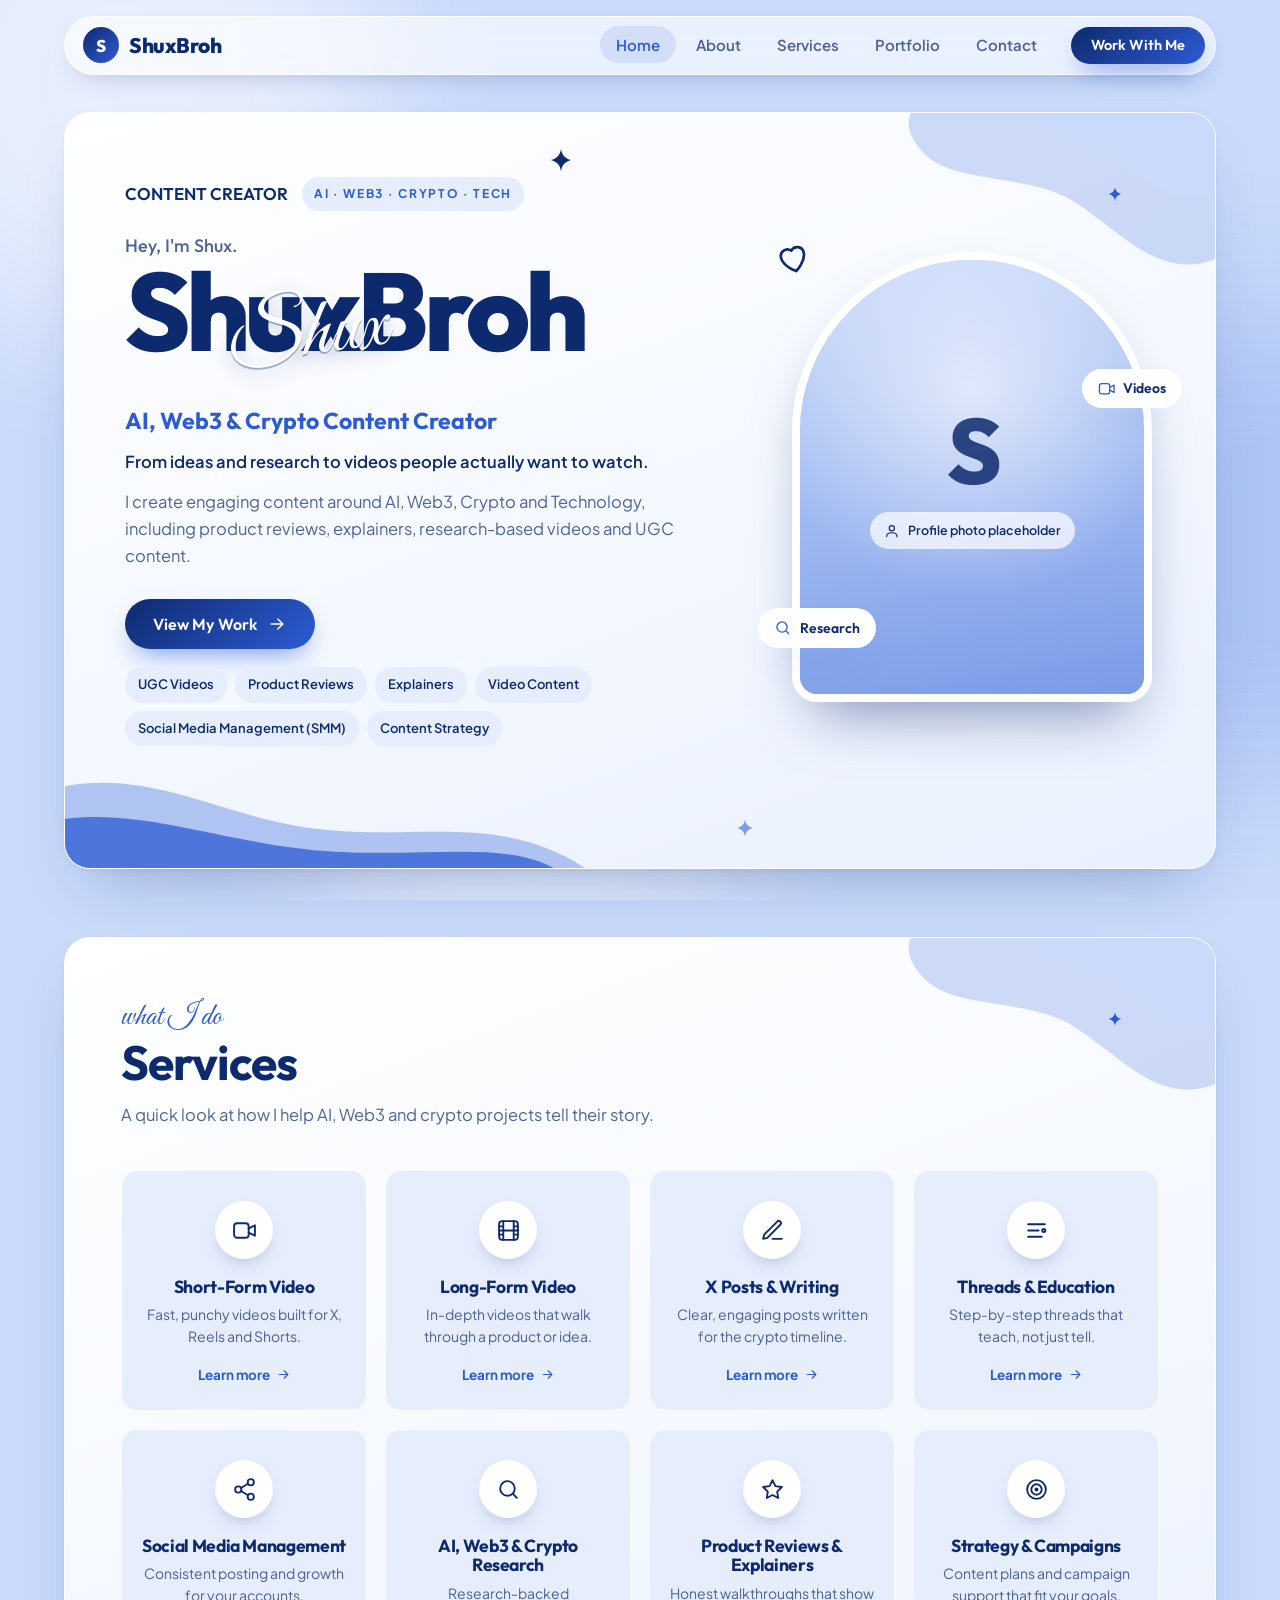
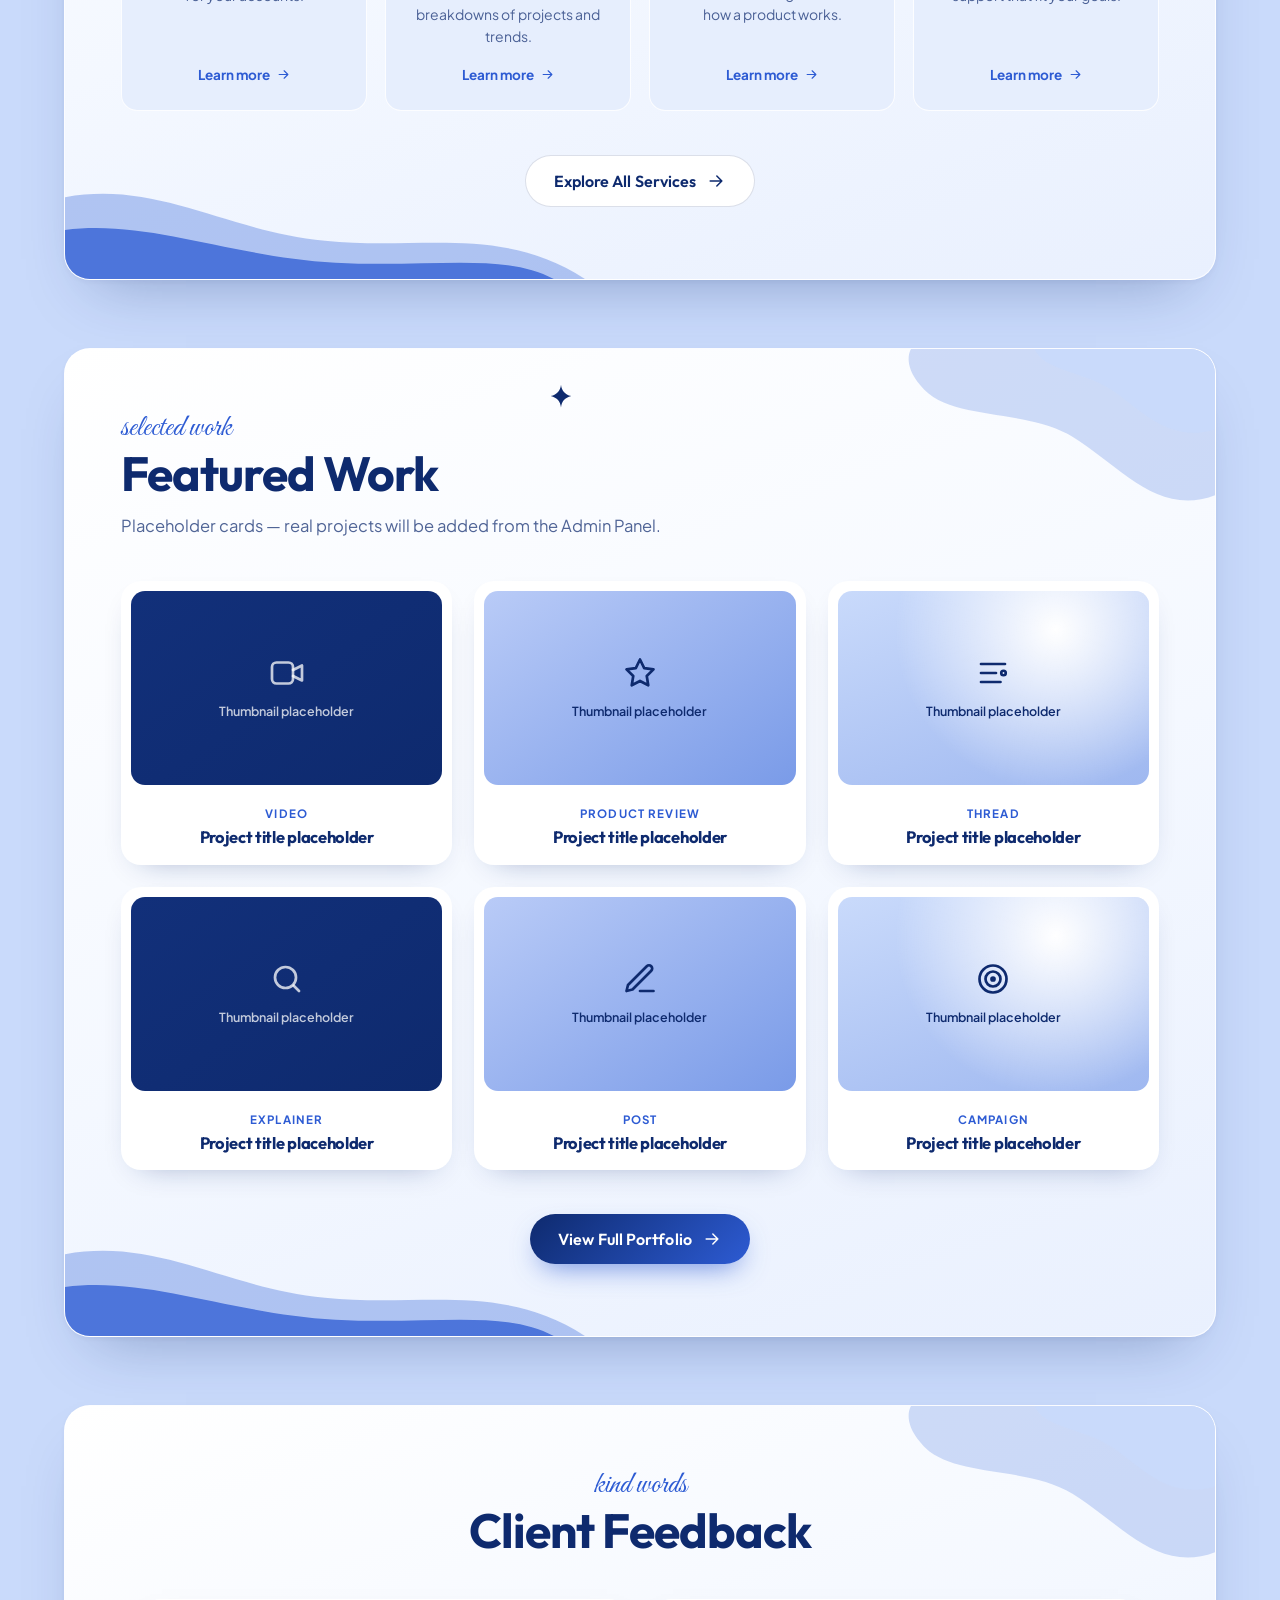
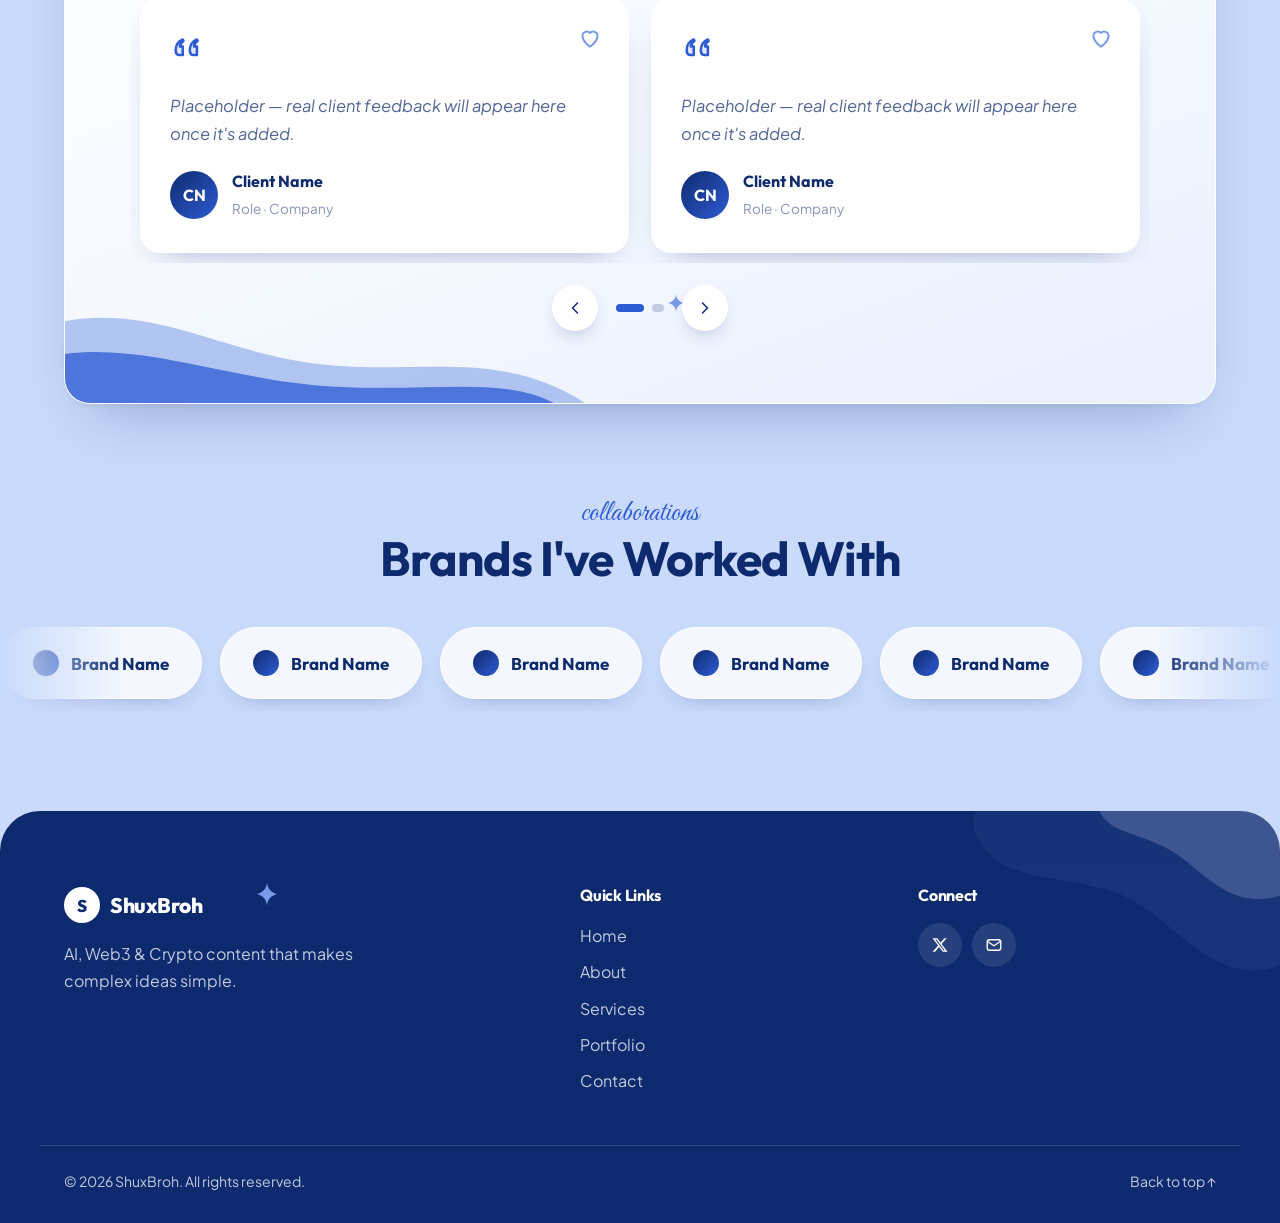
==== index.html @ 1493f557 "ShuxBroh portfolio site" ====
<!DOCTYPE html>
<html lang="en">
<head>
<meta charset="UTF-8">
<meta name="viewport" content="width=device-width, initial-scale=1.0">
<title>Shux Broh (ShuxBroh) — AI, Web3 &amp; Crypto Content Creator</title>
<link rel="icon" href="data:,">
<meta name="description" content="Shux (ShuxBroh) — AI, Web3, Crypto and Tech content creator: product reviews, explainers, research, videos and social media content.">
<link rel="canonical" href="https://shuraim881.github.io/">
<meta name="theme-color" content="#C9DAFB">
<link rel="preconnect" href="https://fonts.googleapis.com">
<link rel="preconnect" href="https://fonts.gstatic.com" crossorigin>
<link href="https://fonts.googleapis.com/css2?family=Great+Vibes&family=Outfit:wght@500;600;700;800&family=Plus+Jakarta+Sans:wght@400;500;600;700;800&display=swap" rel="stylesheet">
<link rel="stylesheet" href="assets/css/style.css">
</head>
<body id="top">
<div class="bg-glow" aria-hidden="true"><span></span><span></span><span></span></div>
<header class="site-header" id="site-header"></header>
<main>
  <section class="hero" id="hero" aria-label="Introduction"></section>
  <section class="section" id="services" aria-label="Services"></section>
  <section class="section" id="work" aria-label="Featured work"></section>
  <section class="section" id="testimonials" aria-label="Testimonials"></section>
  <section class="section brands" id="brands" aria-label="Collaborations"></section>
</main>
<footer class="site-footer" id="site-footer"></footer>
<script src="assets/js/content.js"></script>
<script src="assets/js/config.js"></script>
<script src="assets/js/supa.js"></script>
<script src="assets/js/main.js"></script>
</body>
</html>
---- assets/css/style.css ----
/* =====================================================================
   SHUXBROH DESIGN SYSTEM — "Soft Blue Portfolio"
   Keep using these tokens on every page.
   ---------------------------------------------------------------------
   Five-color palette:
     1. Navy        #0E2A6E  headings, primary text, dark accents
     2. Royal Blue  #2D5BD3  buttons, links, highlights
     3. Periwinkle  #7A9BE8  waves, secondary accents
     4. Sky         #C9DAFB  page background, soft fills
     5. Cloud       #F4F8FF  panels / cards
   Fonts: Outfit (bold headings) · Plus Jakarta Sans (body) · Great Vibes (script accent)
   Motion: soft fade + slide reveals, gentle hover lifts, slow drifting blobs
   ===================================================================== */

:root {
  --navy: #0E2A6E;
  --royal: #2D5BD3;
  --peri: #7A9BE8;
  --sky: #C9DAFB;
  --cloud: #F4F8FF;

  --text: var(--navy);
  --muted: rgba(14, 42, 110, .72);
  --faint: rgba(14, 42, 110, .5);
  --line: rgba(14, 42, 110, .1);
  --tile: #E6EEFD;
  --white: #FFFFFF;
  --grad: linear-gradient(135deg, var(--navy) 0%, var(--royal) 100%);
  --grad-text: linear-gradient(100deg, var(--royal) 0%, #4F7DF0 60%, var(--peri) 100%);

  --font-head: "Outfit", "Plus Jakarta Sans", system-ui, sans-serif;
  --font-body: "Plus Jakarta Sans", system-ui, -apple-system, "Segoe UI", sans-serif;
  --font-script: "Great Vibes", "Brush Script MT", cursive;

  --radius: 26px;
  --radius-sm: 16px;
  --shadow-panel: 0 30px 60px -30px rgba(14, 42, 110, .35), 0 2px 6px rgba(14, 42, 110, .05);
  --shadow-card: 0 18px 40px -18px rgba(14, 42, 110, .35);
  --ease: cubic-bezier(.22, .8, .24, 1);
  --container: 1200px;

  /* wave shapes (periwinkle/royal) used on panel corners */
  --wave-bl: url("data:image/svg+xml,%3Csvg xmlns='http://www.w3.org/2000/svg' viewBox='0 0 500 220' preserveAspectRatio='none'%3E%3Cpath d='M0 70C90 40 150 130 250 150C340 168 420 120 500 220H0Z' fill='%237A9BE8' fill-opacity='.55'/%3E%3Cpath d='M0 130C80 110 160 180 260 190C350 200 420 170 470 220H0Z' fill='%232D5BD3' fill-opacity='.75'/%3E%3C/svg%3E");
  --wave-tr: url("data:image/svg+xml,%3Csvg xmlns='http://www.w3.org/2000/svg' viewBox='0 0 400 260' preserveAspectRatio='none'%3E%3Cpath d='M400 0V200C340 230 300 160 250 120C200 80 120 100 90 50C70 20 80 0 80 0Z' fill='%237A9BE8' fill-opacity='.35'/%3E%3Cpath d='M400 0V110C350 130 320 80 290 55C260 30 220 30 210 0Z' fill='%23C9DAFB'/%3E%3C/svg%3E");
}

*, *::before, *::after { box-sizing: border-box; }
html { scroll-behavior: smooth; -webkit-text-size-adjust: 100%; }
body {
  margin: 0;
  font-family: var(--font-body);
  font-size: 16px;
  line-height: 1.65;
  color: var(--text);
  background: var(--sky);
  overflow-x: hidden;
  -webkit-font-smoothing: antialiased;
}
img { max-width: 100%; display: block; }
a { color: inherit; text-decoration: none; }
h1, h2, h3, h4 { font-family: var(--font-head); line-height: 1.1; margin: 0; letter-spacing: -.02em; color: var(--navy); }
p { margin: 0; }
ul { margin: 0; padding: 0; list-style: none; }
button { font: inherit; color: inherit; background: none; border: 0; cursor: pointer; }
svg { width: 1.25em; height: 1.25em; flex-shrink: 0; }
:focus-visible { outline: 2.5px solid var(--royal); outline-offset: 3px; border-radius: 8px; }

.container { width: 100%; max-width: var(--container); margin: 0 auto; padding: 0 24px; }
.section { padding: 34px 0; position: relative; }

/* ---------- Soft drifting background blobs ---------- */
.bg-glow { position: fixed; inset: 0; z-index: -1; overflow: hidden; pointer-events: none; }
.bg-glow span { position: absolute; border-radius: 50%; filter: blur(70px); animation: drift 28s ease-in-out infinite alternate; }
.bg-glow span:nth-child(1) { width: 520px; height: 520px; background: #FFFFFF; opacity: .55; top: -180px; left: -140px; }
.bg-glow span:nth-child(2) { width: 460px; height: 460px; background: var(--peri); opacity: .35; top: 35%; right: -200px; animation-duration: 34s; }
.bg-glow span:nth-child(3) { width: 420px; height: 420px; background: #FFFFFF; opacity: .4; bottom: -160px; left: 25%; animation-duration: 40s; }
@keyframes drift { to { transform: translate(70px, 50px) scale(1.12); } }

/* ---------- Panels (the "slides" every section sits in) ---------- */
.panel {
  position: relative; isolation: isolate; overflow: hidden;
  background: linear-gradient(160deg, #FFFFFF 0%, var(--cloud) 55%, #E9F0FE 100%);
  border-radius: var(--radius);
  padding: 64px 56px 72px;
  box-shadow: var(--shadow-panel);
  border: 1px solid rgba(255, 255, 255, .8);
}
.panel::before, .panel::after {
  content: ""; position: absolute; z-index: -1; pointer-events: none;
  background-repeat: no-repeat; background-size: 100% 100%;
}
.panel::before { left: 0; bottom: 0; width: min(46%, 520px); height: 120px; background-image: var(--wave-bl); }
.panel::after { right: 0; top: 0; width: min(34%, 380px); height: 190px; background-image: var(--wave-tr); }

/* sparkles */
.spark { position: absolute; color: var(--navy); z-index: 0; pointer-events: none; animation: twinkle 4.5s ease-in-out infinite; }
.spark svg { width: 100%; height: 100%; }
.spark.s1 { width: 26px; height: 26px; top: 34px; left: 42%; }
.spark.s2 { width: 16px; height: 16px; top: 70px; right: 8%; color: var(--royal); animation-delay: -1.5s; }
.spark.s3 { width: 20px; height: 20px; bottom: 90px; right: 46%; color: var(--peri); animation-delay: -3s; }
/* keep the hero sparkle clear of the contact row */
.hero-panel .spark.s3 { bottom: 30px; right: 40%; }
@keyframes twinkle { 50% { transform: scale(.7) rotate(20deg); opacity: .6; } }

/* ---------- Typography helpers ---------- */
.script-eyebrow { display: block; font: 400 30px/1 var(--font-script); color: var(--royal); margin-bottom: 4px; }
.section-head { position: relative; z-index: 1; max-width: 720px; margin-bottom: 42px; }
.section-head.center { margin-left: auto; margin-right: auto; text-align: center; }
.section-head h2 { display: inline-flex; align-items: center; gap: 18px; font-size: clamp(32px, 4.4vw, 48px); font-weight: 700; }
.h-line { display: inline-block; width: 56px; height: 2.5px; border-radius: 2px; background: var(--navy); opacity: .8; }
.section-head.center .h-line { display: none; }
.h-line { display: none !important; } /* Shux asked to remove all dash lines next to headings */
.steps::before { display: none !important; } /* Shux asked to remove dash lines */
.label i { display: none !important; } /* Shux asked to remove dash lines next to labels (ABOUT ME, CONTENT CREATOR) */
.section-head p { color: var(--muted); font-size: 16.5px; margin-top: 12px; }
.section-foot { position: relative; z-index: 1; margin-top: 44px; text-align: center; }

/* ---------- Buttons ---------- */
.btn {
  display: inline-flex; align-items: center; justify-content: center; gap: 10px;
  padding: 15px 28px; border-radius: 999px;
  font: 600 16px/1 var(--font-head); letter-spacing: .005em;
  transition: transform .35s var(--ease), box-shadow .35s var(--ease), background .35s, color .35s;
}
.btn svg { transition: transform .35s var(--ease); }
.btn:hover svg { transform: translateX(4px); }
.btn-sm { padding: 11px 20px; font-size: 14.5px; }
.btn-primary { background: var(--grad); color: #fff; box-shadow: 0 12px 28px -10px rgba(45, 91, 211, .7); }
.btn-primary:hover { transform: translateY(-2px); box-shadow: 0 18px 36px -12px rgba(45, 91, 211, .85); }
.btn-ghost { background: var(--white); color: var(--navy); border: 1.5px solid rgba(14, 42, 110, .15); }
.btn-ghost:hover { transform: translateY(-2px); border-color: var(--royal); color: var(--royal); box-shadow: var(--shadow-card); }

/* ---------- Header ---------- */
.site-header { position: fixed; inset: 0 0 auto 0; z-index: 50; padding: 16px 0; transition: padding .4s var(--ease); }
.nav-wrap {
  display: flex; align-items: center; justify-content: space-between; gap: 20px;
  background: rgba(255, 255, 255, .62); backdrop-filter: blur(16px); -webkit-backdrop-filter: blur(16px);
  border: 1px solid rgba(255, 255, 255, .85); border-radius: 999px;
  padding: 10px 10px 10px 18px; box-shadow: 0 10px 30px -18px rgba(14, 42, 110, .45);
  max-width: calc(var(--container) - 48px);
  transition: background .4s, box-shadow .4s;
}
.site-header.scrolled { padding: 10px 0; }
.site-header.scrolled .nav-wrap { background: rgba(255, 255, 255, .85); box-shadow: 0 14px 34px -16px rgba(14, 42, 110, .5); }
.logo { display: inline-flex; align-items: center; gap: 10px; font: 800 21px/1 var(--font-head); letter-spacing: -.02em; color: var(--navy); }
.logo-mark { width: 36px; height: 36px; border-radius: 50%; display: grid; place-items: center; background: var(--grad); color: #fff; font-size: 17px; }
.nav { display: flex; align-items: center; gap: 18px; }
.nav ul { display: flex; gap: 4px; }
.nav ul a { padding: 9px 16px; border-radius: 999px; font-size: 15px; font-weight: 600; color: var(--muted); transition: color .3s, background .3s; }
.nav ul a:hover { color: var(--navy); background: rgba(45, 91, 211, .08); }
.nav ul a.active { color: var(--royal); background: rgba(45, 91, 211, .12); }
.nav-toggle { display: none; width: 44px; height: 44px; border-radius: 50%; background: var(--navy); color: #fff; place-items: center; }
.nav-toggle svg { width: 21px; height: 21px; }

/* ---------- Hero ---------- */
.hero { padding: 112px 0 34px; }
.hero-panel { padding: 64px 60px 92px; }
.hero-grid { position: relative; z-index: 1; display: grid; grid-template-columns: 1.25fr .75fr; gap: 56px; align-items: center; }
.hero-top { display: flex; align-items: center; flex-wrap: wrap; gap: 14px; margin-bottom: 26px; }
.label { display: inline-flex; align-items: center; gap: 12px; font: 600 17px/1.1 var(--font-head); color: var(--navy); }
.label i { width: 44px; height: 2px; background: var(--navy); opacity: .7; }
.eyebrow-pill { font-size: 12px; font-weight: 700; letter-spacing: .14em; text-transform: uppercase; color: var(--royal); background: var(--tile); padding: 7px 12px; border-radius: 999px; }
.greet { font: 500 18px/1 var(--font-head); color: var(--muted); margin-bottom: 4px; }

.wordmark { position: relative; display: inline-block; margin: 0 0 18px; padding-bottom: 10px; }
.wm-bold { display: block; font: 800 clamp(58px, 8.6vw, 124px)/.95 var(--font-head); letter-spacing: -.045em; color: var(--navy); }
.wm-script {
  position: absolute; left: 22%; bottom: -4px; transform: rotate(-7deg);
  font: 400 clamp(46px, 6.4vw, 92px)/1 var(--font-script); color: #fff; letter-spacing: 0;
  text-shadow: 0 2px 0 rgba(14, 42, 110, .35), 0 6px 18px rgba(14, 42, 110, .35);
  white-space: nowrap;
}
.hero-title { font: 700 clamp(19px, 2vw, 23px)/1.35 var(--font-head); color: var(--royal); margin: 14px 0 12px; }
.hero-intro { color: var(--muted); font-size: 16.5px; max-width: 560px; margin-bottom: 30px; }
.hero-intro p + p { margin-top: 12px; }
.hero-intro p:first-child { color: var(--navy); font-weight: 600; }
.hero-actions { display: flex; flex-wrap: wrap; align-items: center; gap: 18px; margin-bottom: 30px; }
.hero-tags { display: flex; flex-wrap: wrap; gap: 8px; }
.hero-tags li { font-size: 13px; font-weight: 600; color: var(--navy); padding: 7px 13px; border-radius: 999px; background: var(--tile); }

/* contact row with dividers (like the reference) */
.contact-row { display: flex; flex-wrap: wrap; align-items: center; row-gap: 12px; }
.contact-row li { display: flex; align-items: center; }
.contact-row li + li::before { content: ""; width: 1.5px; height: 24px; background: rgba(14, 42, 110, .35); margin: 0 18px; }
.contact-row a, .contact-list a { display: inline-flex; align-items: center; gap: 10px; font-size: 14.5px; font-weight: 600; color: var(--navy); transition: color .3s; }
.contact-row a:hover, .contact-list a:hover { color: var(--royal); }
.ci { width: 34px; height: 34px; border-radius: 50%; display: grid; place-items: center; background: var(--navy); color: #fff; transition: background .3s, transform .35s var(--ease); }
.ci svg { width: 16px; height: 16px; }
a:hover .ci { background: var(--royal); transform: translateY(-2px); }

.hero-media { position: relative; justify-self: center; width: 100%; max-width: 360px; }
.arch {
  position: relative; aspect-ratio: 4 / 5; overflow: hidden;
  border-radius: 200px 200px 28px 28px;
  background: linear-gradient(170deg, var(--sky), var(--peri));
  border: 8px solid #fff; box-shadow: 0 30px 60px -24px rgba(14, 42, 110, .55);
}
.arch img { width: 100%; height: 100%; object-fit: cover; }
.photo-placeholder {
  width: 100%; height: 100%; display: flex; flex-direction: column; align-items: center; justify-content: center; gap: 16px;
  background: radial-gradient(circle at 50% 30%, rgba(255,255,255,.6), transparent 60%), linear-gradient(170deg, var(--sky), var(--peri));
}
.ph-initials { font: 800 92px/1 var(--font-head); color: var(--navy); opacity: .85; letter-spacing: -.04em; }
.ph-label { display: inline-flex; align-items: center; gap: 8px; font-size: 12.5px; font-weight: 600; color: var(--navy); background: rgba(255,255,255,.7); padding: 8px 14px; border-radius: 999px; }
.doodle-heart { position: absolute; z-index: 2; top: -14px; left: -18px; color: var(--navy); transform: rotate(-14deg); animation: float 6s ease-in-out infinite; }
.doodle-heart svg { width: 40px; height: 40px; stroke-width: 1.6; }
.float-chip {
  position: absolute; z-index: 2; display: inline-flex; align-items: center; gap: 8px;
  padding: 11px 16px; border-radius: 999px; font: 600 14px/1 var(--font-head); color: var(--navy);
  background: #fff; box-shadow: var(--shadow-card); animation: float 6s ease-in-out infinite;
}
.float-chip svg { color: var(--royal); }
.chip-a { top: 26%; right: -30px; }
.chip-b { bottom: 12%; left: -34px; animation-delay: -3s; }
@keyframes float { 50% { transform: translateY(-10px); } }

/* ---------- Services ---------- */
.services-grid { position: relative; z-index: 1; display: grid; grid-template-columns: repeat(4, 1fr); gap: 18px; }
.service-card {
  display: flex; flex-direction: column; align-items: center; text-align: center;
  padding: 30px 20px 24px; border-radius: var(--radius-sm);
  background: var(--tile); border: 1px solid rgba(255,255,255,.9);
  transition: transform .5s var(--ease), background .4s, box-shadow .5s var(--ease);
}
.service-card:hover { transform: translateY(-6px); background: #fff; box-shadow: var(--shadow-card); }
.svc-icon {
  width: 58px; height: 58px; border-radius: 50%; display: grid; place-items: center; margin-bottom: 18px;
  background: #fff; color: var(--navy); box-shadow: 0 8px 20px -10px rgba(14,42,110,.4);
  transition: transform .5s var(--ease), background .4s, color .4s;
}
.svc-icon svg { width: 25px; height: 25px; }
.service-card:hover .svc-icon { background: var(--navy); color: #fff; transform: scale(1.06) rotate(-5deg); }
.service-card h3 { font-size: 17.5px; font-weight: 700; margin-bottom: 8px; }
.service-card p { color: var(--muted); font-size: 14px; line-height: 1.55; margin-bottom: 16px; }
.svc-more { margin-top: auto; display: inline-flex; align-items: center; gap: 6px; font-size: 13.5px; font-weight: 700; color: var(--royal); }
.svc-more svg { width: 15px; height: 15px; transition: transform .35s var(--ease); }
.service-card:hover .svc-more svg { transform: translateX(4px); }

/* ---------- Featured work ---------- */
.work-grid { position: relative; z-index: 1; display: grid; grid-template-columns: repeat(3, 1fr); gap: 22px; }
.work-card {
  display: block; border-radius: 20px; overflow: hidden; background: #fff; padding: 10px;
  box-shadow: 0 12px 30px -20px rgba(14,42,110,.45);
  transition: transform .5s var(--ease), box-shadow .5s var(--ease);
}
.work-card:hover { transform: translateY(-5px); box-shadow: var(--shadow-card); }
.work-thumb { position: relative; aspect-ratio: 16 / 10; overflow: hidden; border-radius: 14px; }
.work-thumb img, .thumb-placeholder { width: 100%; height: 100%; object-fit: cover; transition: transform .9s var(--ease); }
.work-card:hover .work-thumb img, .work-card:hover .thumb-placeholder { transform: scale(1.09); }
.thumb-placeholder { display: flex; flex-direction: column; align-items: center; justify-content: center; gap: 10px; font-size: 12.5px; font-weight: 600; }
.thumb-placeholder svg { width: 36px; height: 36px; }
.thumb-placeholder.v0 { background: linear-gradient(145deg, #12307A, var(--navy)); color: rgba(255,255,255,.75); }
.thumb-placeholder.v1 { background: linear-gradient(145deg, #B9CBF7, var(--peri)); color: var(--navy); }
.thumb-placeholder.v2 { background: radial-gradient(circle at 70% 20%, #fff, transparent 60%), linear-gradient(160deg, var(--sky), #9FB8F0); color: var(--navy); }
.work-body { padding: 14px 8px 8px; text-align: center; }
.work-cat { display: inline-block; font-size: 11.5px; font-weight: 700; letter-spacing: .1em; text-transform: uppercase; color: var(--royal); margin-bottom: 4px; }
.work-body h3 { font-size: 16.5px; font-weight: 700; }

/* ---------- Testimonials ---------- */
.slider { --per: 1; position: relative; z-index: 1; max-width: 1000px; margin: 0 auto; }
.slider-viewport { overflow: hidden; padding: 10px; margin: -10px; }
.slider-track { display: flex; gap: 22px; transition: transform .8s var(--ease); will-change: transform; }
.t-card {
  position: relative; margin: 0; flex: 0 0 calc((100% - 22px * (var(--per) - 1)) / var(--per));
  padding: 32px 30px; border-radius: 20px; background: #fff;
  box-shadow: 0 14px 34px -22px rgba(14,42,110,.5); display: flex; flex-direction: column; gap: 20px;
}
.t-quote-icon svg { width: 34px; height: 34px; color: var(--royal); fill: rgba(45, 91, 211, .15); }
.t-heart { position: absolute; top: 26px; right: 26px; color: var(--peri); }
.t-heart svg { width: 26px; height: 26px; }
.t-card blockquote { margin: 0; font-size: 16.5px; line-height: 1.7; color: var(--muted); font-style: italic; }
.t-card figcaption { margin-top: auto; display: flex; align-items: center; gap: 14px; }
.t-avatar { width: 48px; height: 48px; border-radius: 50%; overflow: hidden; display: grid; place-items: center; background: var(--grad); font: 700 16px/1 var(--font-head); color: #fff; }
.t-avatar img { width: 100%; height: 100%; object-fit: cover; }
.t-card strong { display: block; font-family: var(--font-head); font-size: 16px; color: var(--navy); }
.t-card small { color: var(--faint); font-size: 13.5px; }
.t-card small a.t-source { color: inherit; text-decoration: underline; text-underline-offset: 3px; } /* link to the X post the brand comment came from */
.t-card small a.t-source:hover { color: var(--text, #fff); }
.t-card .t-media { border-radius: 14px; overflow: hidden; max-width: 240px; } /* brand GIF replies */
.t-card .t-media video, .t-card .t-media img { display: block; width: 100%; height: auto; }
.slider-controls { display: flex; align-items: center; justify-content: center; gap: 18px; margin-top: 32px; }
.slider-btn { width: 46px; height: 46px; border-radius: 50%; display: grid; place-items: center; background: #fff; color: var(--navy); box-shadow: 0 8px 20px -10px rgba(14,42,110,.45); transition: background .3s, color .3s, transform .3s; }
.slider-btn:hover { background: var(--navy); color: #fff; transform: scale(1.06); }
.slider-dots { display: flex; gap: 8px; }
.dot { width: 8px; height: 8px; border-radius: 999px; background: rgba(14,42,110,.2); transition: width .45s var(--ease), background .3s; }
.dot.active { width: 28px; background: var(--royal); }

/* ---------- Brand marquee ---------- */
.brands { padding: 60px 0; }
.brands .section-head { margin-bottom: 30px; }
.marquee { overflow: hidden; padding: 12px 0; mask-image: linear-gradient(90deg, transparent, #000 10%, #000 90%, transparent); -webkit-mask-image: linear-gradient(90deg, transparent, #000 10%, #000 90%, transparent); }
.marquee-track { display: flex; gap: 18px; width: max-content; animation: marquee 34s linear infinite; }
.marquee:hover .marquee-track { animation-play-state: paused; }
.brand-item {
  display: flex; align-items: center; gap: 12px; height: 72px; padding: 0 32px; border-radius: 999px;
  background: rgba(255,255,255,.8); border: 1px solid #fff; box-shadow: 0 10px 26px -18px rgba(14,42,110,.5);
  font: 700 17px/1 var(--font-head); color: var(--navy); white-space: nowrap; transition: transform .35s var(--ease), background .3s;
}
.brand-item:hover { transform: translateY(-3px); background: #fff; }
.brand-item img { height: 32px; width: auto; border-radius: 8px; transition: transform .3s; } /* brand logos shown in color next to the name */
.brand-item:hover img { transform: scale(1.06); }
.brand-dot { width: 26px; height: 26px; border-radius: 50%; background: var(--grad); }
@keyframes marquee { to { transform: translateX(calc(-50% - 9px)); } }

/* ---------- CTA ---------- */
.cta-panel { padding: 70px 60px 100px; }
.cta-grid { position: relative; z-index: 1; display: grid; grid-template-columns: 1.3fr auto .9fr; gap: 48px; align-items: center; }
.cta-grid::after { content: ""; grid-column: 2; grid-row: 1; width: 1.5px; height: 70%; background: rgba(14, 42, 110, .2); }
.cta-main h2 { position: relative; display: inline-block; font-size: clamp(42px, 6vw, 72px); font-weight: 800; letter-spacing: -.035em; line-height: 1; margin: 6px 0 26px; padding-bottom: 18px; }
.cta-main h2 .top { display: block; }
.cta-main h2 .bottom { display: block; background: var(--grad-text); -webkit-background-clip: text; background-clip: text; color: transparent; padding-right: .06em; }
.swoosh { position: absolute; left: 4%; bottom: 0; width: 62%; height: 18px; color: var(--navy); }
.cta-main p { color: var(--muted); font-size: 16.5px; max-width: 520px; margin-bottom: 28px; }
.cta-side { grid-column: 3; }
.contact-list { display: grid; gap: 16px; margin-bottom: 30px; }
.contact-list a { word-break: break-word; }
.signoff { display: inline-flex; align-items: center; gap: 8px; font-size: 12px; font-weight: 800; letter-spacing: .2em; text-transform: uppercase; color: var(--navy); }
.signoff svg { width: 15px; height: 15px; fill: var(--navy); }

/* ---------- Footer ---------- */
.site-footer { position: relative; margin-top: 40px; background: var(--navy); color: rgba(244, 248, 255, .78); padding: 76px 0 0; border-radius: 40px 40px 0 0; overflow: hidden; }
.site-footer::before { content: ""; position: absolute; right: 0; top: 0; width: 380px; height: 200px; background: var(--wave-tr); background-size: 100% 100%; opacity: .25; pointer-events: none; }
.site-footer .spark { color: var(--peri); top: -6px; left: 190px; }
.footer-grid { position: relative; display: grid; grid-template-columns: 1.6fr 1fr 1fr; gap: 40px; padding-bottom: 50px; }
.footer-brand { position: relative; }
.site-footer .logo { color: #fff; }
.site-footer .logo-mark { background: #fff; color: var(--navy); }
.footer-brand p { max-width: 320px; margin-top: 18px; }
.site-footer h4 { color: #fff; font-size: 16px; font-weight: 700; margin-bottom: 18px; }
.footer-links { display: grid; gap: 10px; }
.footer-links a { transition: color .3s, padding .3s; }
.footer-links a:hover { color: #fff; padding-left: 4px; }
.socials { display: flex; gap: 10px; flex-wrap: wrap; }
.social { width: 44px; height: 44px; border-radius: 50%; display: grid; place-items: center; background: rgba(244,248,255,.1); color: #fff; transition: transform .35s var(--ease), background .3s, color .3s; }
.social svg { width: 18px; height: 18px; }
.social:hover { background: #fff; color: var(--navy); transform: translateY(-3px); }
.footer-bottom { display: flex; justify-content: space-between; gap: 16px; flex-wrap: wrap; padding: 24px 24px 30px; border-top: 1px solid rgba(244,248,255,.12); font-size: 14px; }
.to-top:hover { color: #fff; }

/* ---------- Stub pages ---------- */
.stub-wrap { padding: 112px 0 34px; }
.stub-panel { min-height: 62vh; display: flex; align-items: center; justify-content: center; }
.stub { position: relative; z-index: 1; text-align: center; }
.stub h1 { font-size: clamp(48px, 7vw, 84px); font-weight: 800; letter-spacing: -.04em; margin-bottom: 14px; }
.stub p { color: var(--muted); font-size: 17px; margin-bottom: 30px; }


/* ---------- Portfolio page ---------- */
.section.page-top { padding-top: 112px; }
.pf-panel .section-head { margin-bottom: 30px; }
.filter-bar { position: relative; z-index: 1; margin: 0 -8px 34px; }
.filter-tabs {
  display: flex; flex-wrap: wrap; gap: 10px; padding: 8px;
  scrollbar-width: none; -ms-overflow-style: none;
}
.filter-tabs::-webkit-scrollbar { display: none; }
.filter-tab {
  display: inline-flex; align-items: center; gap: 8px; white-space: nowrap;
  padding: 11px 16px; border-radius: 999px; font: 600 14.5px/1 var(--font-head);
  color: var(--navy); background: var(--tile); border: 1px solid rgba(255,255,255,.9);
  transition: background .35s, color .35s, box-shadow .35s, transform .35s var(--ease);
}
.filter-tab:hover { background: #fff; transform: translateY(-2px); box-shadow: 0 10px 22px -14px rgba(14,42,110,.5); }
.filter-tab.active { background: var(--grad); color: #fff; box-shadow: 0 12px 26px -12px rgba(45,91,211,.7); }
.tab-count { min-width: 22px; height: 22px; padding: 0 6px; border-radius: 999px; display: inline-grid; place-items: center; font-size: 11.5px; background: rgba(14,42,110,.1); }
.filter-tab.active .tab-count { background: rgba(255,255,255,.22); }

.pf-grid { position: relative; z-index: 1; display: grid; grid-template-columns: repeat(3, 1fr); gap: 24px; }
.pf-cell[hidden] { display: none; }
.pf-cell.reveal.is-out { opacity: 0; transform: translateY(14px) scale(.97); transition-duration: .25s; transition-delay: 0s; }
.pf-card {
  width: 100%; height: 100%; text-align: left; display: flex; flex-direction: column;
  background: #fff; border-radius: 20px; padding: 10px; overflow: hidden;
  box-shadow: 0 12px 30px -20px rgba(14,42,110,.45);
  transition: transform .5s var(--ease), box-shadow .5s var(--ease);
}
.pf-card:hover { transform: translateY(-6px); box-shadow: var(--shadow-card); }
.pf-card:hover .work-thumb img, .pf-card:hover .thumb-placeholder { transform: scale(1.08); }
.play-badge {
  position: absolute; z-index: 1; left: 50%; top: 50%; width: 56px; height: 56px; margin: -28px 0 0 -28px;
  border-radius: 50%; display: grid; place-items: center; background: rgba(255,255,255,.92); color: var(--royal);
  box-shadow: 0 10px 26px -10px rgba(14,42,110,.6); transition: transform .45s var(--ease);
}
.play-badge svg { width: 22px; height: 22px; fill: currentColor; margin-left: 3px; }
.pf-card:hover .play-badge { transform: scale(1.12); }
.pf-card .thumb-placeholder span { margin-top: 0; }
.pf-card .work-thumb:has(.play-badge) .thumb-placeholder svg { opacity: 0; }
.pf-card .work-thumb:has(.play-badge) .thumb-placeholder span { margin-top: 84px; }
.pf-type {
  position: absolute; z-index: 1; top: 12px; left: 12px; display: inline-flex; align-items: center; gap: 6px;
  font-size: 11.5px; font-weight: 700; letter-spacing: .04em; color: var(--navy);
  padding: 6px 11px; border-radius: 999px; background: rgba(255,255,255,.88); backdrop-filter: blur(6px); -webkit-backdrop-filter: blur(6px);
}
.pf-type svg { width: 14px; height: 14px; }
.pf-body { display: flex; flex-direction: column; flex: 1; padding: 16px 10px 10px; }
.pf-meta { display: flex; align-items: center; justify-content: space-between; gap: 10px; margin-bottom: 8px; }
.pf-meta .work-cat { margin: 0; }
.pf-platform { display: inline-flex; align-items: center; gap: 5px; font-size: 12.5px; font-weight: 600; color: var(--faint); }
.pf-platform svg { width: 14px; height: 14px; }
.pf-body h3 { font-size: 18px; font-weight: 700; margin-bottom: 6px; }
.pf-body p { color: var(--muted); font-size: 14.5px; line-height: 1.6; margin-bottom: 14px; }
.pf-open { margin-top: auto; display: inline-flex; align-items: center; gap: 6px; font-size: 13.5px; font-weight: 700; color: var(--royal); }
.pf-open svg { width: 15px; height: 15px; transition: transform .35s var(--ease); }
.pf-card:hover .pf-open svg { transform: translateX(4px); }
.pf-empty { position: relative; z-index: 1; text-align: center; color: var(--muted); padding: 40px 0; }

/* Lightbox */
.lb-open { overflow: hidden; }
.lightbox { position: fixed; inset: 0; z-index: 100; display: grid; place-items: center; padding: 24px; }
.lightbox[hidden] { display: none; }
.lb-backdrop { position: absolute; inset: 0; background: rgba(14, 42, 110, .55); backdrop-filter: blur(10px); -webkit-backdrop-filter: blur(10px); opacity: 0; transition: opacity .3s; }
.lb-dialog {
  position: relative; width: 100%; max-width: 1040px; max-height: calc(100vh - 48px); overflow: auto;
  display: grid; grid-template-columns: 1.35fr 1fr; grid-template-rows: 1fr auto; gap: 0;
  background: linear-gradient(160deg, #fff, var(--cloud)); border-radius: 28px;
  box-shadow: 0 40px 90px -30px rgba(7, 20, 60, .7);
  opacity: 0; transform: translateY(24px) scale(.97); transition: opacity .35s var(--ease), transform .45s var(--ease);
}
.lightbox.show .lb-backdrop { opacity: 1; }
.lightbox.show .lb-dialog { opacity: 1; transform: none; }
.lb-dialog.swap .lb-media, .lb-dialog.swap .lb-info { opacity: 0; transform: translateX(10px); }
.lb-media, .lb-info { transition: opacity .2s, transform .2s; }
.lb-close {
  position: absolute; z-index: 3; top: 16px; right: 16px; width: 44px; height: 44px; border-radius: 50%;
  display: grid; place-items: center; background: #fff; color: var(--navy); box-shadow: 0 8px 20px -10px rgba(14,42,110,.5);
  transition: background .3s, color .3s, transform .3s;
}
.lb-close:hover { background: var(--navy); color: #fff; transform: rotate(90deg); }
.lb-media { padding: 18px; display: flex; align-items: center; }
.lb-frame { width: 100%; aspect-ratio: 16 / 10; border-radius: 18px; overflow: hidden; background: var(--navy); }
.lb-media.type-video .lb-frame { aspect-ratio: 16 / 9; }
.lb-frame iframe, .lb-frame video, .lb-frame img { width: 100%; height: 100%; border: 0; object-fit: contain; background: #000; }
.lb-frame img { object-fit: cover; background: none; }
.lb-frame .thumb-placeholder { width: 100%; height: 100%; }
.lb-text { width: 100%; max-height: 60vh; overflow: auto; background: #fff; border-radius: 18px; padding: 26px 26px 22px; box-shadow: inset 0 0 0 1px var(--line); }
.lb-text-head { display: inline-flex; align-items: center; gap: 8px; font: 700 13px/1 var(--font-head); color: var(--royal); text-transform: uppercase; letter-spacing: .1em; margin-bottom: 16px; }
.lb-text p { color: var(--navy); font-size: 16px; line-height: 1.75; }
.lb-text p + p { margin-top: 14px; padding-top: 14px; border-top: 1px dashed var(--line); }
.lb-info { padding: 64px 34px 24px 16px; display: flex; flex-direction: column; align-items: flex-start; }
.lb-chips { display: flex; flex-wrap: wrap; gap: 8px; margin-bottom: 14px; }
.lb-chip { font-size: 11.5px; font-weight: 700; letter-spacing: .08em; text-transform: uppercase; color: var(--royal); background: var(--tile); padding: 6px 11px; border-radius: 999px; }
.lb-info h2 { font-size: clamp(24px, 3vw, 32px); font-weight: 800; margin-bottom: 18px; }
.lb-facts { display: flex; gap: 28px; margin: 0 0 18px; padding: 14px 0; border-top: 1px solid var(--line); border-bottom: 1px solid var(--line); width: 100%; }
.lb-facts dt { font-size: 11.5px; font-weight: 700; letter-spacing: .1em; text-transform: uppercase; color: var(--faint); }
.lb-facts dd { margin: 2px 0 0; font: 700 15.5px/1.3 var(--font-head); color: var(--navy); }
.lb-desc { color: var(--muted); font-size: 15.5px; margin-bottom: 24px; }
.lb-nav { grid-column: 1 / -1; display: flex; align-items: center; justify-content: center; gap: 16px; padding: 4px 0 20px; }
.lb-nav[hidden] { display: none; }
.lb-nav button { width: 42px; height: 42px; border-radius: 50%; display: grid; place-items: center; background: #fff; color: var(--navy); box-shadow: 0 8px 20px -10px rgba(14,42,110,.5); transition: background .3s, color .3s; }
.lb-nav button:hover { background: var(--navy); color: #fff; }
.lb-pos { font: 600 14px/1 var(--font-head); color: var(--muted); min-width: 52px; text-align: center; }

@media (max-width: 900px) {
  .pf-grid { grid-template-columns: repeat(2, 1fr); gap: 18px; }
  .lb-dialog { grid-template-columns: 1fr; }
  .lb-info { padding: 6px 24px 18px; }
  .lb-media { padding: 64px 14px 12px; }
}
@media (max-width: 600px) {
  .section.page-top { padding-top: 92px; }
  .filter-bar { margin: 0 -20px 26px; }
  .filter-tabs {
    flex-wrap: nowrap; overflow-x: auto; padding: 8px 20px; scroll-snap-type: x proximity;
    mask-image: linear-gradient(90deg, transparent, #000 16px, #000 calc(100% - 28px), transparent);
    -webkit-mask-image: linear-gradient(90deg, transparent, #000 16px, #000 calc(100% - 28px), transparent);
  }
  .filter-tab { scroll-snap-align: center; padding: 10px 14px; font-size: 14px; }
  .pf-grid { grid-template-columns: 1fr; gap: 16px; }
  .lightbox { padding: 0; align-items: end; }
  .lb-dialog { max-height: 92vh; border-radius: 26px 26px 0 0; transform: translateY(60px); }
  .lb-text { max-height: 46vh; padding: 20px; }
}


/* ---------- About page ---------- */
.about-intro-grid { position: relative; z-index: 1; display: grid; grid-template-columns: .8fr 1.2fr; gap: 64px; align-items: center; }
.about-intro-grid .hero-media { max-width: 340px; }
.about-name { font: 800 clamp(64px, 9vw, 120px)/.92 var(--font-head); letter-spacing: -.045em; margin: 0 0 6px; }
.about-handle { display: block; font-size: .3em; font-weight: 700; letter-spacing: -.01em; color: var(--muted); margin-top: 12px; }
.intro-card {
  position: relative; margin: 20px 0 28px; padding: 22px 24px 22px 26px; border-radius: 18px;
  background: #fff; box-shadow: 0 14px 34px -24px rgba(14,42,110,.5);
  color: var(--muted); font-size: 16.5px; max-width: 600px;
}
.intro-card::before { content: ""; position: absolute; left: 0; top: 18px; bottom: 18px; width: 4px; border-radius: 0 4px 4px 0; background: var(--grad); }
.intro-card p + p { margin-top: 12px; }

.journey-grid { position: relative; z-index: 1; display: grid; grid-template-columns: .85fr 1.15fr; gap: 64px; align-items: start; }
.journey-side { position: sticky; top: 110px; }
.journey-side .section-head { margin-bottom: 28px; }
.journey-quote {
  position: relative; margin: 0; padding: 28px 28px 30px; border-radius: 20px;
  background: var(--grad); color: #fff; font: 600 19px/1.5 var(--font-head);
  box-shadow: 0 24px 50px -24px rgba(45,91,211,.8);
}
.jq-mark { display: block; margin-bottom: 10px; }
.jq-mark svg { width: 32px; height: 32px; color: #fff; fill: rgba(255,255,255,.25); }
.chapters { position: relative; list-style: none; margin: 0; padding: 0; display: grid; gap: 18px; }
.chapters::before { content: ""; position: absolute; left: 23px; top: 30px; bottom: 30px; width: 2px; background: linear-gradient(var(--royal), var(--peri)); opacity: .35; }
.chapter { position: relative; display: grid; grid-template-columns: 48px 1fr; gap: 20px; align-items: start; }
.chapter-dot {
  position: relative; z-index: 1; width: 48px; height: 48px; border-radius: 50%; display: grid; place-items: center;
  background: #fff; color: var(--royal); font: 800 15px/1 var(--font-head);
  box-shadow: 0 0 0 6px var(--cloud), 0 10px 24px -12px rgba(14,42,110,.5);
  transition: background .4s, color .4s;
}
.chapter:hover .chapter-dot { background: var(--navy); color: #fff; }
.chapter-body { background: #fff; border-radius: 18px; padding: 22px 24px; box-shadow: 0 12px 30px -22px rgba(14,42,110,.5); transition: transform .5s var(--ease), box-shadow .5s var(--ease); }
.chapter:hover .chapter-body { transform: translateX(6px); box-shadow: var(--shadow-card); }
.chapter-body h3 { font-size: 20px; font-weight: 700; margin-bottom: 8px; }
.chapter-body p { color: var(--muted); font-size: 15.5px; }
.chapter-body p + p { margin-top: 10px; }

.focus-grid { position: relative; z-index: 1; display: grid; grid-template-columns: repeat(3, 1fr); gap: 18px; }
.focus-card {
  display: flex; align-items: flex-start; gap: 18px; padding: 26px 24px; border-radius: 20px;
  background: var(--tile); border: 1px solid rgba(255,255,255,.9);
  transition: transform .5s var(--ease), background .4s, box-shadow .5s var(--ease);
}
.focus-card.wide { grid-column: span 2; background: var(--grad); color: #fff; }
.focus-card.span2 { grid-column: span 2; }
.focus-card.span3 { grid-column: 1 / -1; }
.focus-card.wide h3 { color: #fff; }
.focus-card.wide p { color: rgba(255,255,255,.85); }
.focus-card:hover { transform: translateY(-5px); box-shadow: var(--shadow-card); }
.focus-card:not(.wide):hover { background: #fff; }
.focus-icon { flex-shrink: 0; width: 52px; height: 52px; border-radius: 16px; display: grid; place-items: center; background: #fff; color: var(--navy); box-shadow: 0 8px 20px -10px rgba(14,42,110,.4); transition: transform .5s var(--ease); }
.focus-icon svg { width: 24px; height: 24px; }
.focus-card.wide .focus-icon { background: rgba(255,255,255,.18); color: #fff; box-shadow: none; }
.focus-card:hover .focus-icon { transform: rotate(-6deg) scale(1.06); }
.focus-card h3 { font-size: 19px; font-weight: 700; margin: 4px 0 6px; }
.focus-card p { color: var(--muted); font-size: 14.5px; line-height: 1.6; }

.skills-grid { position: relative; z-index: 1; display: grid; grid-template-columns: repeat(4, 1fr); gap: 18px; }
.skill-card {
  padding: 24px 22px; border-radius: 20px; background: #fff; box-shadow: 0 12px 30px -22px rgba(14,42,110,.5);
  transition: transform .5s var(--ease), box-shadow .5s var(--ease);
}
.skill-card:hover { transform: translateY(-6px); box-shadow: var(--shadow-card); }
.skill-top { display: flex; align-items: center; justify-content: space-between; margin-bottom: 18px; }
.skill-top .svc-icon { margin: 0; background: var(--tile); box-shadow: none; }
.skill-card:hover .svc-icon { background: var(--navy); color: #fff; transform: scale(1.06) rotate(-5deg); }
.skill-num { font: 800 28px/1 var(--font-head); color: var(--sky); letter-spacing: -.02em; transition: color .4s; }
.skill-card:hover .skill-num { color: var(--peri); }
.skill-card h3 { font-size: 17.5px; font-weight: 700; margin-bottom: 6px; }
.skill-card p { color: var(--muted); font-size: 14px; line-height: 1.6; }

.steps { position: relative; z-index: 1; list-style: none; margin: 0; padding: 0; display: grid; grid-template-columns: repeat(4, 1fr); gap: 22px; }
.steps::before { content: ""; position: absolute; top: 30px; left: 12%; right: 12%; border-top: 2px dashed rgba(45,91,211,.35); }
.step { position: relative; text-align: center; padding: 0 6px; }
.step-num {
  position: relative; display: grid; place-items: center; width: 60px; height: 60px; margin: 0 auto 20px; border-radius: 50%;
  background: var(--grad); color: #fff; font: 800 18px/1 var(--font-head);
  box-shadow: 0 0 0 8px var(--cloud), 0 16px 30px -12px rgba(45,91,211,.7);
  transition: transform .5s var(--ease);
}
.step:hover .step-num { transform: translateY(-4px) scale(1.06); }
.step h3 { font-size: 20px; font-weight: 700; margin-bottom: 8px; }
.step p { color: var(--muted); font-size: 15px; }

@media (max-width: 1080px) {
  .skills-grid { grid-template-columns: repeat(2, 1fr); }
  .steps { grid-template-columns: repeat(2, 1fr); row-gap: 40px; }
  .steps::before { display: none; }
}
@media (max-width: 900px) {
  .about-intro-grid, .journey-grid { grid-template-columns: 1fr; gap: 40px; }
  .about-intro-grid { text-align: center; }
  .about-intro-grid .hero-media { max-width: 260px; }
  .about-intro-copy .hero-top, .about-intro-copy .contact-row { justify-content: center; }
  .intro-card { margin-left: auto; margin-right: auto; text-align: left; }
  .journey-side { position: static; }
  .focus-grid { grid-template-columns: repeat(2, 1fr); }
  .focus-card.span2, .focus-card.span3 { grid-column: auto; }
}
@media (max-width: 600px) {
  .about-intro-grid .hero-media { max-width: 220px; }
  .focus-grid, .skills-grid { grid-template-columns: 1fr; gap: 14px; }
  .focus-card.wide, .focus-card.span2, .focus-card.span3 { grid-column: auto; }
  .chapter { grid-template-columns: 40px 1fr; gap: 14px; }
  .chapter-dot { width: 40px; height: 40px; font-size: 13px; }
  .chapters::before { left: 19px; }
  .chapter-body { padding: 18px; }
  .journey-quote { font-size: 17px; padding: 24px; }
  .steps { grid-template-columns: 1fr; row-gap: 30px; }
}


/* ---------- Services page ---------- */
.sv-grid { position: relative; z-index: 1; display: grid; grid-template-columns: repeat(3, 1fr); gap: 22px; }
.sv-card {
  display: flex; flex-direction: column; padding: 28px 26px 26px; border-radius: 22px; background: #fff;
  box-shadow: 0 14px 34px -24px rgba(14,42,110,.55); border: 1px solid rgba(255,255,255,.9);
  transition: transform .5s var(--ease), box-shadow .5s var(--ease);
}
.sv-card:hover { transform: translateY(-6px); box-shadow: var(--shadow-card); }
.sv-head { display: flex; align-items: center; justify-content: space-between; margin-bottom: 20px; }
.sv-head .svc-icon { margin: 0; background: var(--tile); box-shadow: none; }
.sv-card:hover .svc-icon { background: var(--navy); color: #fff; transform: scale(1.06) rotate(-5deg); }
.sv-card:hover .skill-num { color: var(--peri); }
.sv-card h3 { font-size: 21px; font-weight: 700; margin-bottom: 10px; }
.sv-desc { color: var(--muted); font-size: 15px; margin-bottom: 18px; }
.sv-features { display: grid; gap: 10px; margin-bottom: 24px; }
.sv-features li { display: flex; align-items: flex-start; gap: 10px; font-size: 14.5px; color: var(--navy); }
.sv-features svg { width: 20px; height: 20px; padding: 3px; border-radius: 50%; background: var(--tile); color: var(--royal); stroke-width: 2.6; margin-top: 1px; }
.sv-foot { margin-top: auto; padding-top: 20px; border-top: 1px dashed rgba(14,42,110,.15); display: flex; align-items: flex-end; justify-content: space-between; gap: 14px; flex-wrap: wrap; }
/* .sv-price styles removed: Shux asked to remove prices from the Services page */
.sv-cta { margin-left: auto; }
.sv-card:last-child:nth-child(3n+1) { grid-column: 2; }

/* ---------- Contact page ---------- */
.contact-grid { position: relative; z-index: 1; display: grid; grid-template-columns: .85fr 1.15fr; gap: 40px; align-items: start; }
.contact-side h3, .form-card > h3 { font-size: 22px; font-weight: 700; margin-bottom: 20px; }
.cd-list { display: grid; gap: 12px; }
.cd-item > a, .cd-item.is-empty {
  display: flex; align-items: center; gap: 14px; padding: 14px 16px; border-radius: 18px; background: #fff;
  box-shadow: 0 10px 26px -20px rgba(14,42,110,.55); transition: transform .45s var(--ease), box-shadow .45s var(--ease);
}
.cd-item > a:hover { transform: translateX(6px); box-shadow: var(--shadow-card); }
.cd-item .ci { width: 42px; height: 42px; flex-shrink: 0; }
.cd-item .ci svg { width: 18px; height: 18px; }
.cd-text { min-width: 0; flex: 1; }
.cd-text small { display: block; font-size: 11.5px; font-weight: 700; letter-spacing: .1em; text-transform: uppercase; color: var(--faint); }
.cd-text strong { display: block; font: 600 15.5px/1.35 var(--font-head); color: var(--navy); overflow-wrap: anywhere; }
.cd-go { color: var(--peri); transition: color .3s, transform .35s var(--ease); }
.cd-go svg { width: 18px; height: 18px; }
.cd-item > a:hover .cd-go { color: var(--royal); transform: translate(2px, -2px); }
.cd-item.is-empty { background: rgba(255,255,255,.55); box-shadow: none; border: 1.5px dashed rgba(14,42,110,.15); }
.cd-item.is-empty .ci { background: rgba(14,42,110,.25); }
.cd-item.is-empty strong { color: var(--faint); font-weight: 500; font-style: italic; }
.cd-note { display: flex; align-items: flex-start; gap: 10px; margin-top: 20px; padding: 14px 16px; border-radius: 16px; background: var(--tile); color: var(--muted); font-size: 14.5px; }
.cd-note svg { color: var(--royal); margin-top: 2px; }

.form-card { padding: 32px 32px 30px; border-radius: 24px; background: #fff; box-shadow: 0 20px 44px -26px rgba(14,42,110,.6); scroll-margin-top: 110px; }
.inquiry-form { display: grid; gap: 18px; }
.inquiry-form[hidden] { display: none; }
.field-row { display: grid; grid-template-columns: 1fr 1fr; gap: 18px; }
.field label { display: block; font: 600 14px/1.3 var(--font-head); color: var(--navy); margin-bottom: 8px; }
.req { color: var(--royal); margin-left: 3px; }
.field input, .field select, .field textarea {
  width: 100%; font: 500 15.5px/1.5 var(--font-body); color: var(--navy);
  padding: 13px 16px; border-radius: 14px; border: 1.5px solid rgba(14,42,110,.12); background: var(--cloud);
  transition: border-color .3s, background .3s, box-shadow .3s; appearance: none; -webkit-appearance: none;
}
.field textarea { resize: vertical; min-height: 140px; }
.field input::placeholder, .field textarea::placeholder { color: var(--faint); }
.field input:focus, .field select:focus, .field textarea:focus { outline: none; border-color: var(--royal); background: #fff; box-shadow: 0 0 0 4px rgba(45,91,211,.14); }
.select-wrap { position: relative; }
.select-wrap select { padding-right: 44px; cursor: pointer; }
.select-wrap select:invalid { color: var(--faint); }
.select-wrap svg { position: absolute; right: 14px; top: 50%; transform: translateY(-50%); pointer-events: none; color: var(--muted); }
.field.has-error input, .field.has-error select, .field.has-error textarea { border-color: #D64545; background: #FFF6F6; }
.field-error { display: block; min-height: 0; font-size: 13px; font-weight: 600; color: #C03535; margin-top: 6px; }
.field-error:empty { display: none; }
.hp { position: absolute; left: -9999px; width: 1px; height: 1px; overflow: hidden; }
.form-submit { justify-self: start; margin-top: 4px; }
.form-submit.is-loading { opacity: .7; pointer-events: none; }
.form-submit.is-loading svg { animation: sendPulse .9s ease-in-out infinite alternate; }
@keyframes sendPulse { to { transform: translate(4px, -4px); } }
.form-status:empty { display: none; }
.form-status.is-error { padding: 16px 18px; border-radius: 16px; background: var(--tile); color: var(--navy); font-size: 14.5px; display: grid; gap: 12px; justify-items: start; }
.form-success { text-align: center; padding: 30px 10px; }
.form-success[hidden] { display: none; }
.fs-icon { width: 70px; height: 70px; margin: 0 auto 18px; border-radius: 50%; display: grid; place-items: center; background: var(--grad); color: #fff; box-shadow: 0 16px 34px -14px rgba(45,91,211,.8); animation: pop .6s var(--ease); }
.fs-icon svg { width: 32px; height: 32px; stroke-width: 2.6; }
.form-success h3 { font-size: 26px; font-weight: 800; margin-bottom: 8px; outline: none; }
.form-success p { color: var(--muted); }
@keyframes pop { from { transform: scale(.4); opacity: 0; } }

@media (max-width: 1080px) {
  .sv-grid { grid-template-columns: repeat(2, 1fr); }
  .sv-card:last-child:nth-child(3n+1) { grid-column: auto; }
  .sv-card:last-child:nth-child(odd) { grid-column: 1 / -1; justify-self: center; width: calc(50% - 11px); }
}
@media (max-width: 900px) {
  .contact-grid { grid-template-columns: 1fr; }
}
@media (max-width: 600px) {
  .sv-grid { grid-template-columns: 1fr; gap: 16px; }
  .sv-card:last-child:nth-child(odd) { width: 100%; }
  .sv-card { padding: 24px 20px; }
  .form-card { padding: 24px 18px; border-radius: 20px; }
  .field-row { grid-template-columns: 1fr; }
  .form-submit { width: 100%; }
}


/* ---------- Admin-driven additions ---------- */
.section[hidden] { display: none; }
.logo-mark.has-img { background: #fff; overflow: hidden; padding: 0; }
.logo-mark.has-img img { width: 100%; height: 100%; object-fit: cover; }
.brand-item a { display: flex; align-items: center; gap: 12px; color: inherit; height: 100%; }
.form-closed { display: grid; justify-items: start; gap: 14px; padding: 20px; border-radius: 16px; background: var(--tile); color: var(--navy); }
.form-closed svg { color: var(--royal); width: 26px; height: 26px; }

/* Creator stats (About page) */
.stats-grid { position: relative; z-index: 1; display: grid; grid-template-columns: repeat(auto-fit, minmax(180px, 240px)); justify-content: center; gap: 18px; }
.stat-card {
  display: flex; flex-direction: column; align-items: center; text-align: center; gap: 4px;
  padding: 28px 18px 24px; border-radius: 20px; background: #fff; box-shadow: 0 12px 30px -22px rgba(14,42,110,.5);
  transition: transform .5s var(--ease), box-shadow .5s var(--ease);
}
.stat-card:hover { transform: translateY(-6px); box-shadow: var(--shadow-card); }
.stat-icon { width: 50px; height: 50px; border-radius: 50%; display: grid; place-items: center; background: var(--tile); color: var(--navy); margin-bottom: 12px; transition: background .4s, color .4s; }
.stat-icon svg { width: 22px; height: 22px; }
.stat-card:hover .stat-icon { background: var(--navy); color: #fff; }
.stat-value { font: 800 clamp(30px, 3.4vw, 40px)/1.05 var(--font-head); letter-spacing: -.03em; color: var(--navy); font-variant-numeric: tabular-nums; }
.stat-suffix { font: 700 14px/1 var(--font-head); color: var(--royal); }
.stat-label { margin-top: 6px; font-size: 13px; font-weight: 700; letter-spacing: .08em; text-transform: uppercase; color: var(--muted); }
.stats-proofs { position: relative; z-index: 1; display: grid; grid-template-columns: 1.6fr 1fr; gap: 18px; align-items: start; margin-bottom: 22px; }
.stat-proof { margin: 0; padding: 10px 10px 16px; border-radius: 20px; background: #fff; box-shadow: 0 12px 30px -22px rgba(14,42,110,.5); }
.stat-proof img { display: block; width: 100%; height: auto; border-radius: 14px; }
.stat-proof figcaption { display: flex; flex-direction: column; align-items: center; gap: 4px; margin-top: 12px; text-align: center; }
.stat-proof-title { font-size: 13px; font-weight: 700; letter-spacing: .08em; text-transform: uppercase; color: var(--muted); }
.stat-proof-line { font: 800 18px/1.2 var(--font-head); color: var(--navy); }
@media (max-width: 760px) { .stats-proofs { grid-template-columns: 1fr; } }
.stat-proof-wide { position: relative; z-index: 1; max-width: 820px; margin: 0 auto 22px; } /* X analytics block below Kaito + Wallchain */
@media (max-width: 600px) { .stats-grid { grid-template-columns: 1fr 1fr; gap: 12px; } .stat-card { padding: 22px 12px 18px; } }

/* ---------- Reveal animations ---------- */
.reveal { opacity: 0; transform: translateY(28px); transition: opacity .9s var(--ease), transform .9s var(--ease); transition-delay: calc(var(--i, 0) * 90ms); }
.reveal.from-right { transform: translateX(36px); }
.reveal.in { opacity: 1; transform: none; }
.reveal.d1 { --i: 1; } .reveal.d2 { --i: 2; } .reveal.d3 { --i: 3; } .reveal.d4 { --i: 4; } .reveal.d5 { --i: 5; }

/* ---------- Responsive ---------- */
@media (max-width: 1080px) {
  .services-grid { grid-template-columns: repeat(2, 1fr); }
  .cta-grid { grid-template-columns: 1fr; gap: 30px; }
  .cta-grid::after { display: none; }
  .cta-side { grid-column: auto; border-top: 1.5px solid rgba(14,42,110,.15); padding-top: 28px; }
}
@media (max-width: 900px) {
  .panel, .hero-panel, .cta-panel { padding: 52px 30px 80px; }
  .hero-grid { grid-template-columns: 1fr; gap: 40px; text-align: center; }
  .hero-media { order: -1; max-width: 280px; }
  .hero-top, .hero-actions, .hero-tags, .contact-row { justify-content: center; }
  .hero-intro { margin-left: auto; margin-right: auto; }
  .wm-script { left: 50%; transform: translateX(-30%) rotate(-7deg); }
  .work-grid { grid-template-columns: repeat(2, 1fr); }
  .footer-grid { grid-template-columns: 1fr 1fr; }
  .footer-brand { grid-column: 1 / -1; }

  .nav-toggle { display: grid; position: relative; z-index: 60; }
  .nav {
    position: fixed; inset: 0; z-index: 55; flex-direction: column; justify-content: center; gap: 28px;
    background: rgba(244, 248, 255, .97); backdrop-filter: blur(18px); -webkit-backdrop-filter: blur(18px);
    opacity: 0; visibility: hidden; transition: opacity .4s, visibility .4s;
  }
  .nav ul { flex-direction: column; align-items: center; gap: 6px; }
  .nav ul a { font: 700 28px/1 var(--font-head); padding: 14px 26px; display: block; color: var(--navy); }
  .nav-open .nav { opacity: 1; visibility: visible; }
  .nav-open { overflow: hidden; }
  /* backdrop-filter on the header pill traps the fixed menu inside it; drop it while the menu is open */
  .nav-open .nav-wrap { backdrop-filter: none; -webkit-backdrop-filter: none; }
}
@media (max-width: 600px) {
  .container { padding: 0 14px; }
  .site-header { padding: 12px 0; }
  .hero, .stub-wrap { padding-top: 92px; }
  .section { padding: 22px 0; }
  .panel, .hero-panel, .cta-panel { padding: 44px 20px 76px; border-radius: 22px; }
  .panel::before { width: 75%; height: 80px; }
  .panel::after { width: 55%; height: 120px; }
  .section-head { margin-bottom: 30px; }
  .section-head h2 { gap: 12px; }
  .spark.s3 { display: none; }
  .spark.s1 { top: 16px; left: 62%; width: 20px; height: 20px; }
  .h-line { width: 36px; }
  .script-eyebrow { font-size: 26px; }
  .services-grid { grid-template-columns: 1fr 1fr; gap: 12px; }
  .service-card { padding: 22px 12px 18px; }
  .svc-icon { width: 50px; height: 50px; margin-bottom: 14px; }
  .service-card h3 { font-size: 15px; }
  .service-card p { font-size: 12.5px; margin-bottom: 0; }
  .svc-more { display: none; }
  .work-grid { grid-template-columns: 1fr; gap: 16px; }
  .hero-media { max-width: 230px; }
  .chip-a { right: -26px; } .chip-b { left: -26px; }
  .float-chip { padding: 9px 12px; font-size: 12.5px; }
  .ph-initials { font-size: 70px; }
  .contact-row { flex-direction: column; gap: 12px; }
  .contact-row li + li::before { display: none; }
  .t-card { padding: 28px 22px; }
  .brand-item { height: 60px; padding: 0 24px; font-size: 15px; }
  .footer-grid { grid-template-columns: 1fr; gap: 32px; }
  .footer-bottom { justify-content: center; text-align: center; }
  .site-footer { border-radius: 28px 28px 0 0; }
}

@media (prefers-reduced-motion: reduce) {
  *, *::before, *::after { animation-duration: .001ms !important; animation-iteration-count: 1 !important; transition-duration: .001ms !important; }
  .reveal { opacity: 1; transform: none; }
  html { scroll-behavior: auto; }
}
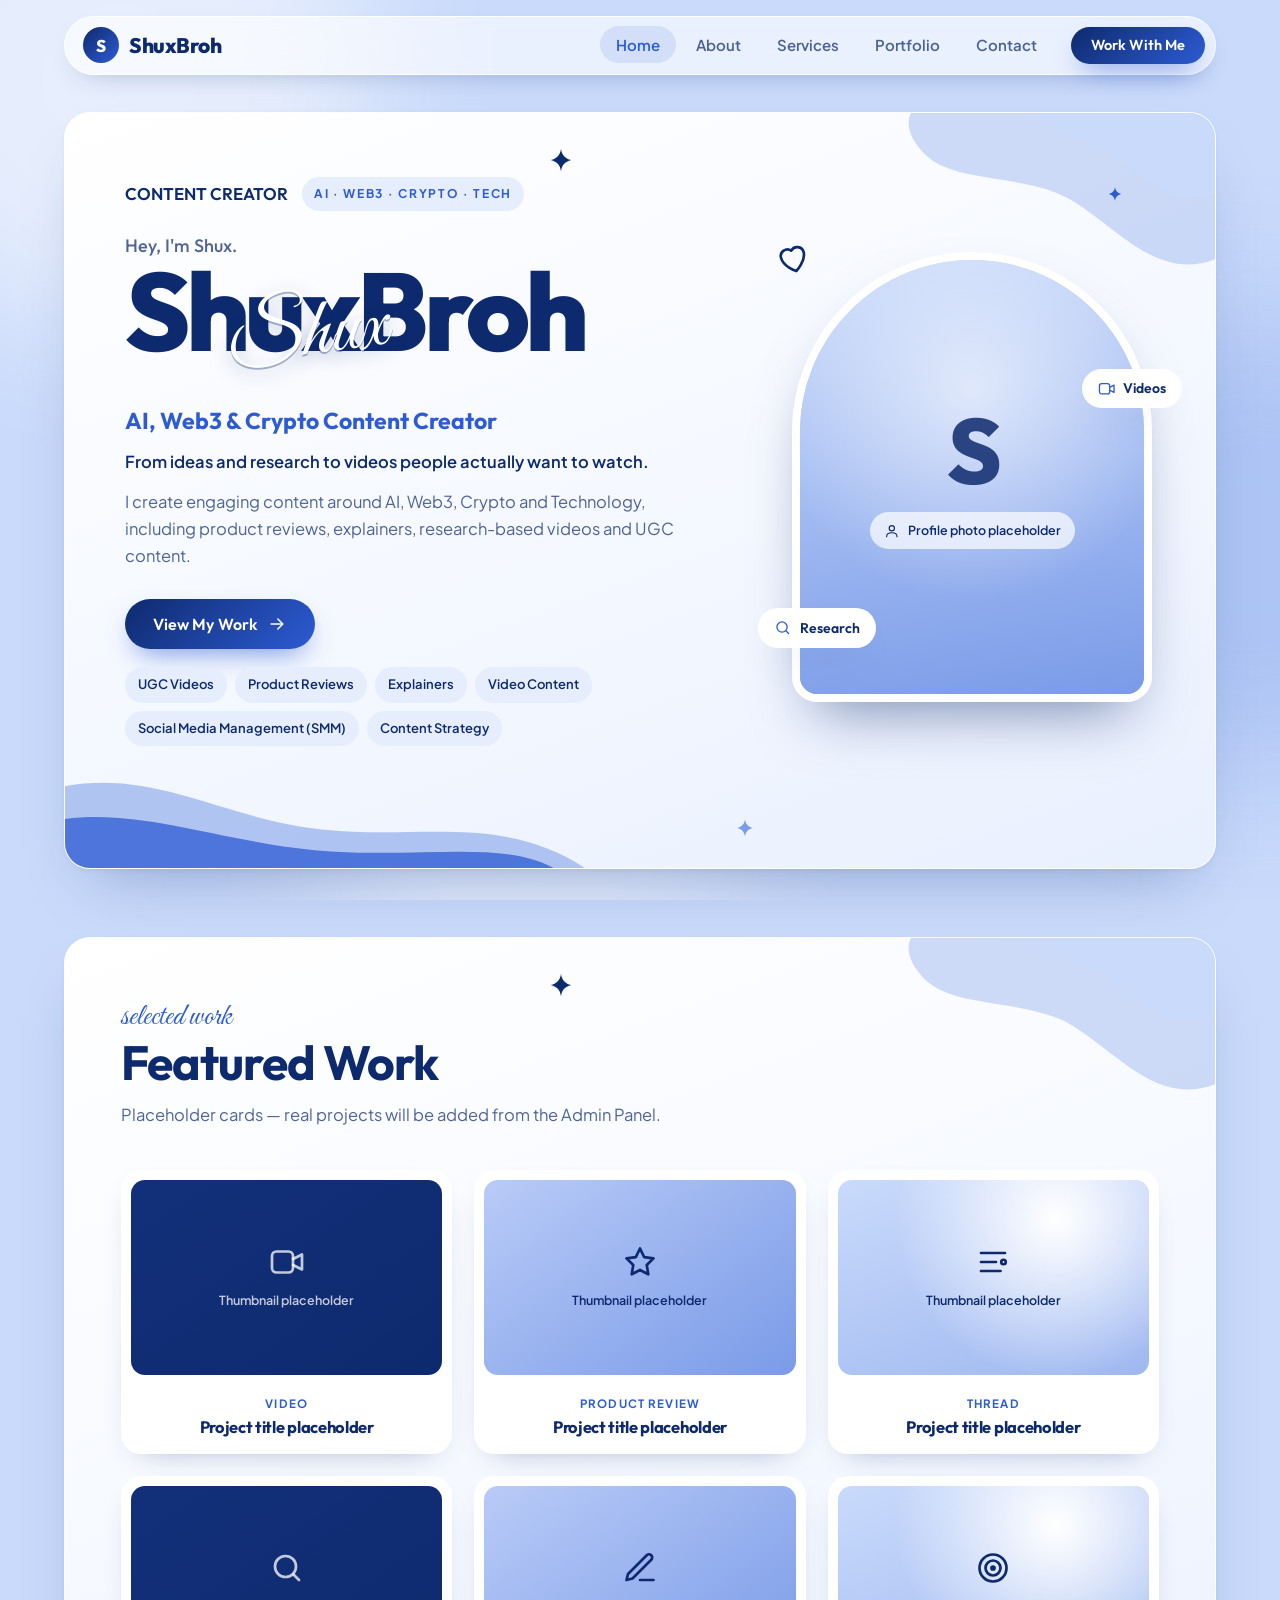
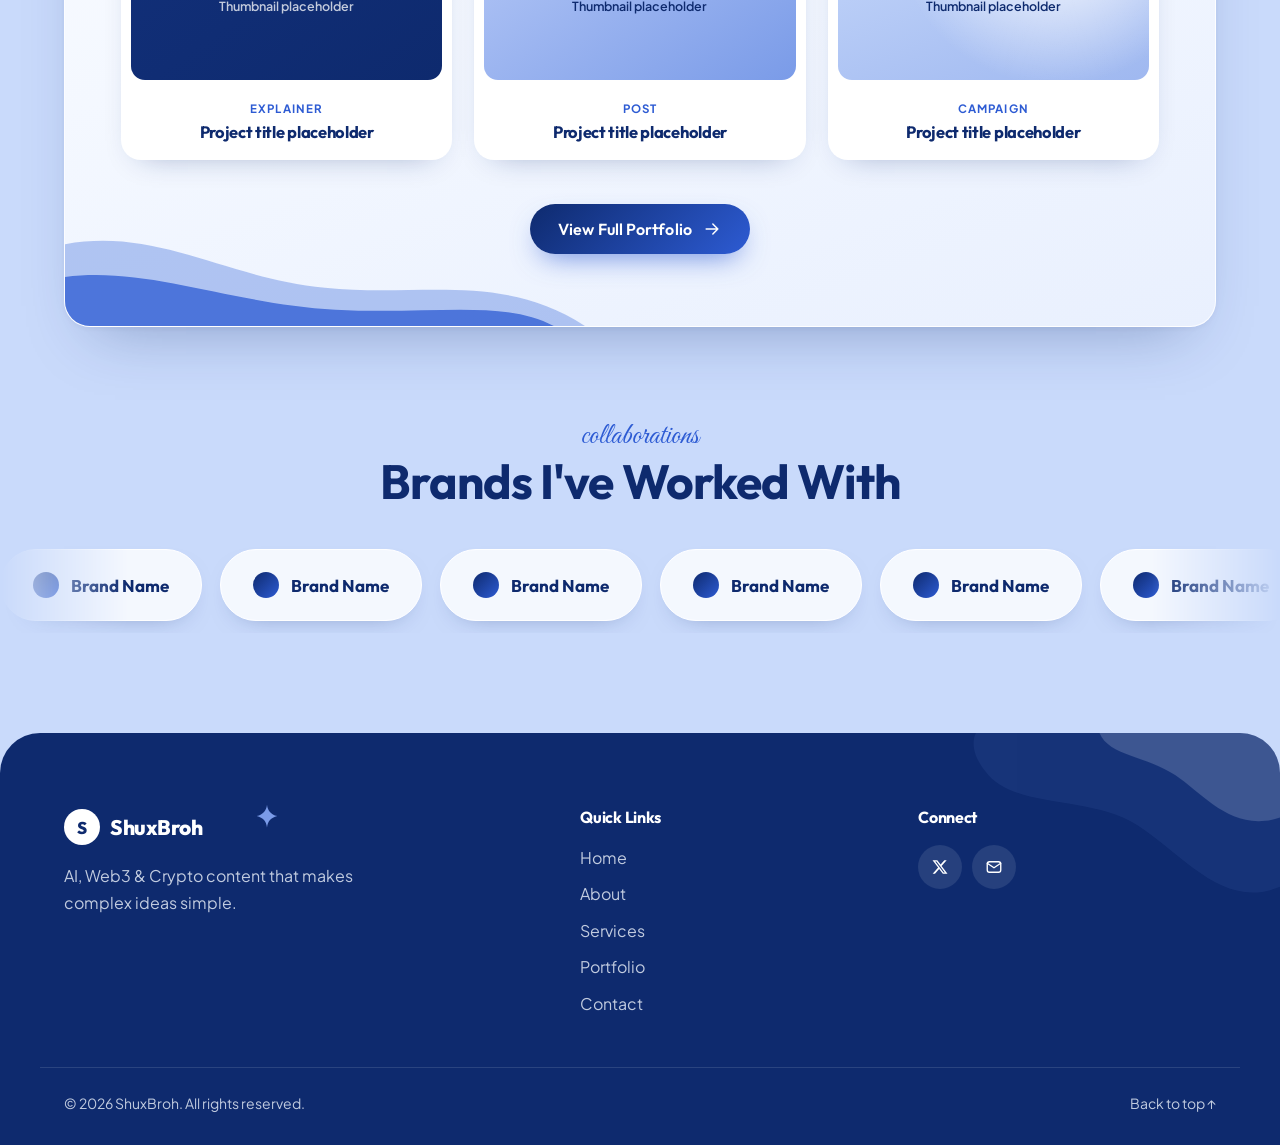
==== commit 61d7ccc2: "Remove home services preview and client feedback sections Keep the dedicated Services page and leave" ====
--- a/index.html
+++ b/index.html
@@ -18,9 +18,7 @@
 <header class="site-header" id="site-header"></header>
 <main>
   <section class="hero" id="hero" aria-label="Introduction"></section>
-  <section class="section" id="services" aria-label="Services"></section>
   <section class="section" id="work" aria-label="Featured work"></section>
-  <section class="section" id="testimonials" aria-label="Testimonials"></section>
   <section class="section brands" id="brands" aria-label="Collaborations"></section>
 </main>
 <footer class="site-footer" id="site-footer"></footer>
